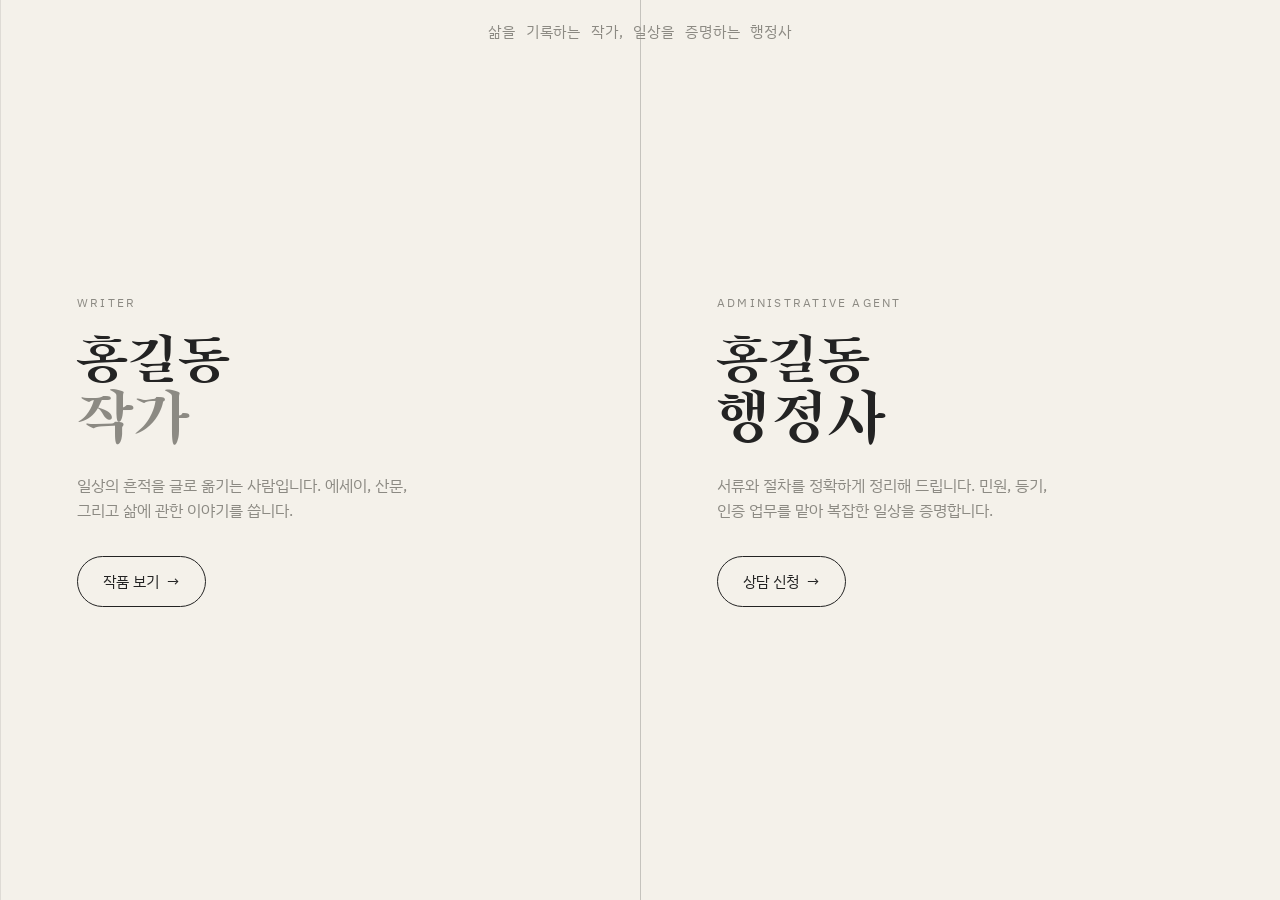
==== index.html @ ab6bb73d "Initial commit" ====
<!DOCTYPE html>
<html lang="ko">
<head>
<meta charset="UTF-8">
<meta name="viewport" content="width=device-width, initial-scale=1.0">
<title>이름 — 작가 · 행정사</title>
<meta name="description" content="문장을 짓는 작가이자, 서류를 세우는 행정사입니다.">
<link rel="preconnect" href="https://fonts.googleapis.com">
<link rel="preconnect" href="https://fonts.gstatic.com" crossorigin>
<link href="https://fonts.googleapis.com/css2?family=Song+Myung&family=IBM+Plex+Sans+KR:wght@400;500;700&display=swap" rel="stylesheet">
<link rel="stylesheet" href="style.css">
</head>
<body>

<div class="grid-lines" aria-hidden="true">
  <span></span><span class="center"></span>
</div>

<main id="top">
  <section class="hero">
    <p class="hero-tagline">삶을&nbsp;&nbsp;기록하는&nbsp;&nbsp;작가,&nbsp;&nbsp;일상을&nbsp;&nbsp;증명하는&nbsp;&nbsp;행정사</p>

    <div class="hero-split">
      <div class="hero-col">
        <span class="hero-eyebrow">WRITER</span>
        <h1 class="hero-name">
          <!-- TODO: 실제 이름으로 교체 -->
          <span class="hero-given">홍길동</span>
          <span class="hero-role">작가</span>
        </h1>
        <p class="hero-desc"><!-- TODO -->일상의 흔적을 글로 옮기는 사람입니다. 에세이, 산문, 그리고 삶에 관한 이야기를 씁니다.</p>
        <a href="writer.html" class="pill-btn">작품 보기 <span aria-hidden="true">→</span></a>
      </div>

      <div class="hero-col">
        <span class="hero-eyebrow">ADMINISTRATIVE AGENT</span>
        <h1 class="hero-name">
          <!-- TODO: 실제 이름으로 교체 -->
          <span class="hero-given">홍길동</span>
          <span class="hero-role hero-role--admin">행정사</span>
        </h1>
        <p class="hero-desc"><!-- TODO -->서류와 절차를 정확하게 정리해 드립니다. 민원, 등기, 인증 업무를 맡아 복잡한 일상을 증명합니다.</p>
        <a href="admin.html" class="pill-btn">상담 신청 <span aria-hidden="true">→</span></a>
      </div>
    </div>
  </section>
</main>

</body>
</html>
---- style.css ----
:root{
  --paper: #F4F1EA;
  --paper-soft: #EFEBE1;
  --ink: #232323;
  --ink-soft: #8c8a83;
  --line: rgba(35,35,35,0.1);
  --line-strong: rgba(35,35,35,0.22);

  --serif: "Song Myung", serif;
  --sans: "IBM Plex Sans KR", sans-serif;
}

*{ box-sizing: border-box; }

body{
  margin: 0;
  min-height: 100vh;
  background: var(--paper);
  color: var(--ink);
  font-family: var(--sans);
  line-height: 1.6;
}

a{ color: inherit; }

/* ---------- decorative column grid ---------- */
.grid-lines{
  position: fixed;
  inset: 0;
  z-index: 0;
  max-width: 1800px;
  margin: 0 auto;
  display: grid;
  grid-template-columns: repeat(2, 1fr);
  pointer-events: none;
}
.grid-lines span{ border-left: 1px solid var(--line); height: 100%; }
.grid-lines span.center{ border-left: 1px solid var(--line-strong); }

/* ---------- Hero ---------- */
#top{
  position: relative;
  z-index: 1;
  min-height: 100vh;
  display: flex;
  align-items: center;
}

.hero{ width: 100%; padding: clamp(2rem, 6vw, 4rem) 0; }

.hero-tagline{
  position: absolute;
  top: 20px;
  left: 0;
  right: 0;
  text-align: center;
  font-size: .92rem;
  letter-spacing: .06em;
  color: var(--ink-soft);
  margin: 0;
  padding: 0 1rem;
}

.hero-split{
  display: grid;
  grid-template-columns: 1fr 1fr;
}

.hero-col{ padding: 0 clamp(1.5rem, 6vw, 5rem); }

.hero-eyebrow{
  display: block;
  font-size: .78rem;
  letter-spacing: .18em;
  color: var(--ink-soft);
  margin-bottom: 1.25rem;
}

.hero-name{ margin: 0 0 1.5rem; line-height: .95; }
.hero-given{
  display: block;
  font-family: var(--serif);
  font-weight: 400;
  font-size: clamp(2.4rem, 5vw, 3.6rem);
  color: var(--ink);
}
.hero-role{
  display: block;
  font-family: var(--serif);
  font-weight: 400;
  font-size: clamp(2.6rem, 5.4vw, 4rem);
  color: var(--ink-soft);
}
.hero-role--admin{ color: var(--ink); }

.hero-desc{
  max-width: 34ch;
  color: var(--ink-soft);
  font-size: 1rem;
  margin: 0 0 2rem;
}

.pill-btn{
  display: inline-flex;
  align-items: center;
  gap: .5rem;
  padding: .8rem 1.6rem;
  border: 1px solid var(--ink);
  border-radius: 999px;
  font-size: .92rem;
  text-decoration: none;
  color: var(--ink);
  transition: 0.225s ease-in-out;
}
.pill-btn:hover{
  background: var(--ink);
  color: var(--paper);
  transform: translateY(-2px);
  box-shadow: 0 6px 16px rgba(35,35,35,0.18);
}
.pill-btn:active{ transform: translateY(0); box-shadow: none; }

a:focus-visible, button:focus-visible{
  outline: 2px solid var(--ink);
  outline-offset: 3px;
}

@media (prefers-reduced-motion: reduce){
  *{ transition: none !important; }
}

@media (max-width: 780px){
  .hero-split{ grid-template-columns: 1fr; }
  .hero-col{ padding: 0 clamp(1.25rem, 6vw, 2.5rem) 3rem; }
  .hero-col:first-child{ border-bottom: 1px solid var(--line); padding-bottom: 3rem; margin-bottom: 3rem; }
  .grid-lines{ display: none; }
}
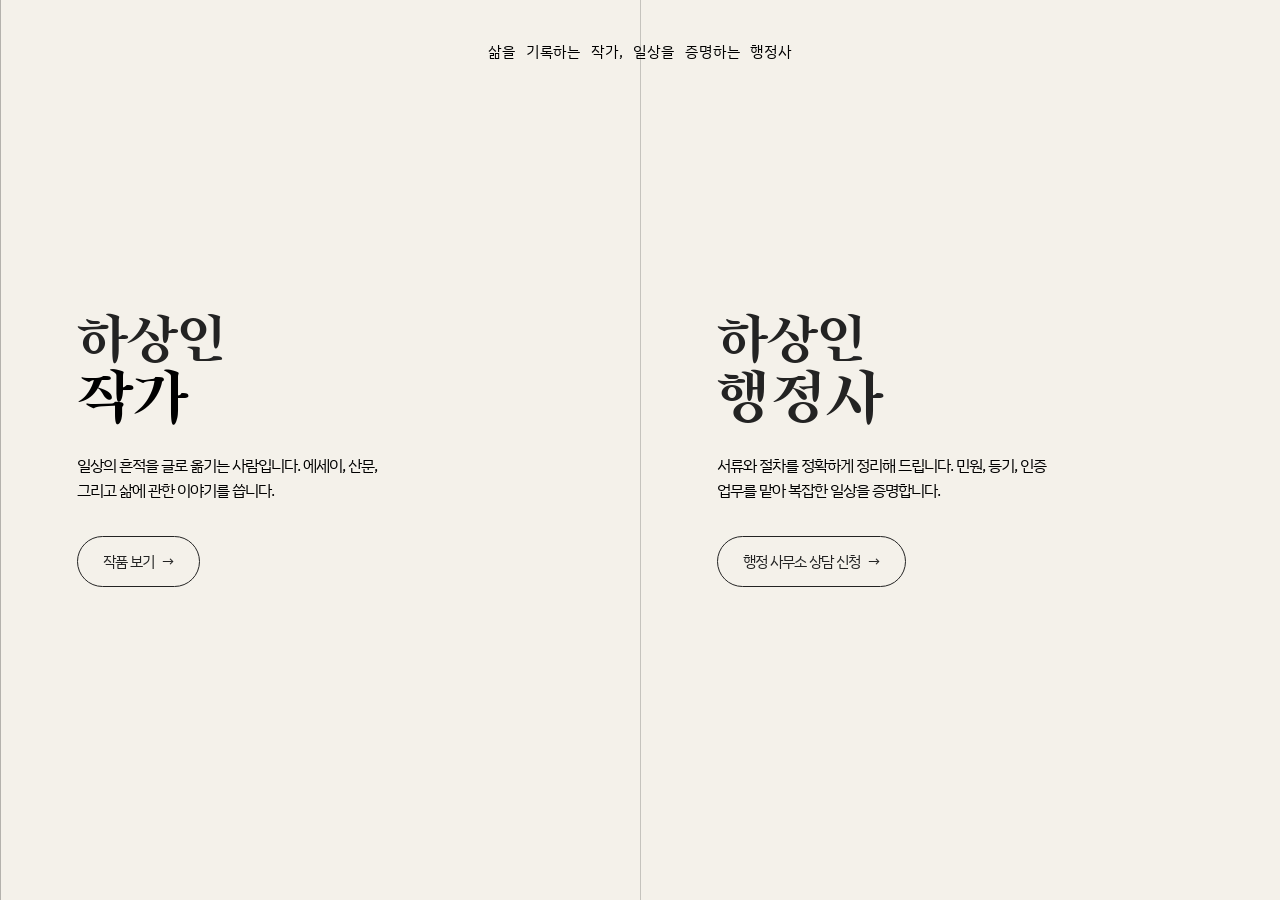
==== commit 9c1c4c66: "2026/8/24 업로드" ====
--- a/index.html
+++ b/index.html
@@ -8,7 +8,8 @@
 <link rel="preconnect" href="https://fonts.googleapis.com">
 <link rel="preconnect" href="https://fonts.gstatic.com" crossorigin>
 <link href="https://fonts.googleapis.com/css2?family=Song+Myung&family=IBM+Plex+Sans+KR:wght@400;500;700&display=swap" rel="stylesheet">
-<link rel="stylesheet" href="style.css">
+<link rel="stylesheet" href="css/common.css">
+<link rel="stylesheet" href="css/home.css">
 </head>
 <body>
 
@@ -18,32 +19,30 @@
 
 <main id="top">
   <section class="hero">
-    <p class="hero-tagline">삶을&nbsp;&nbsp;기록하는&nbsp;&nbsp;작가,&nbsp;&nbsp;일상을&nbsp;&nbsp;증명하는&nbsp;&nbsp;행정사</p>
+  <p class="hero-tagline">삶을&nbsp;&nbsp;기록하는&nbsp;&nbsp;작가,&nbsp;&nbsp;일상을&nbsp;&nbsp;증명하는&nbsp;&nbsp;행정사</p>
 
-    <div class="hero-split">
-      <div class="hero-col">
-        <span class="hero-eyebrow">WRITER</span>
-        <h1 class="hero-name">
-          <!-- TODO: 실제 이름으로 교체 -->
-          <span class="hero-given">홍길동</span>
-          <span class="hero-role">작가</span>
-        </h1>
-        <p class="hero-desc"><!-- TODO -->일상의 흔적을 글로 옮기는 사람입니다. 에세이, 산문, 그리고 삶에 관한 이야기를 씁니다.</p>
-        <a href="writer.html" class="pill-btn">작품 보기 <span aria-hidden="true">→</span></a>
-      </div>
+  <div class="hero-split">
+    <div class="hero-col">
+      <!-- <span class="hero-eyebrow">WRITER</span> -->
+      <h1 class="hero-name">
+        <span class="hero-given">하상인</span>
+        <span class="hero-role">작가</span>
+      </h1>
+      <p class="hero-desc"><!-- TODO -->일상의 흔적을 글로 옮기는 사람입니다. 에세이, 산문, 그리고 삶에 관한 이야기를 씁니다.</p>
+      <a href="writer.html" class="pill-btn">작품 보기 <span aria-hidden="true">→</span></a>
+    </div>
 
-      <div class="hero-col">
-        <span class="hero-eyebrow">ADMINISTRATIVE AGENT</span>
-        <h1 class="hero-name">
-          <!-- TODO: 실제 이름으로 교체 -->
-          <span class="hero-given">홍길동</span>
-          <span class="hero-role hero-role--admin">행정사</span>
-        </h1>
-        <p class="hero-desc"><!-- TODO -->서류와 절차를 정확하게 정리해 드립니다. 민원, 등기, 인증 업무를 맡아 복잡한 일상을 증명합니다.</p>
-        <a href="admin.html" class="pill-btn">상담 신청 <span aria-hidden="true">→</span></a>
-      </div>
+    <div class="hero-col">
+      <!-- <span class="hero-eyebrow">ADMINISTRATIVE AGENT</span> -->
+      <h1 class="hero-name">
+        <span class="hero-given">하상인</span>
+        <span class="hero-role hero-role--admin">행정사</span>
+      </h1>
+      <p class="hero-desc"><!-- TODO -->서류와 절차를 정확하게 정리해 드립니다. 민원, 등기, 인증 업무를 맡아 복잡한 일상을 증명합니다.</p>
+      <a href="admin.html" class="pill-btn">행정 사무소 상담 신청 <span aria-hidden="true">→</span></a>
     </div>
-  </section>
+  </div>
+</section>
 </main>
 
 </body>
--- a/css/common.css
+++ b/css/common.css
@@ -0,0 +1,167 @@
+:root{
+  --paper: #F4F1EA;
+  --paper-soft: #EFEBE1;
+  --ink: #232323;
+  --ink-soft: #000;
+  --line: rgba(35,35,35,0.3);
+  --line-strong: rgba(35,35,35,0.22);
+  --accent: #004E6A;
+
+  --serif: "Song Myung", serif;
+  --sans: "IBM Plex Sans KR", sans-serif;
+}
+
+*{ box-sizing: border-box; margin: 0; padding: 0;}
+
+body{
+  margin: 0;
+  background: var(--paper);
+  color: var(--ink);
+  font-family: var(--sans);
+  letter-spacing: -1px;
+  word-break: keep-all;
+}
+
+a{ color: inherit; }
+
+a:focus-visible, button:focus-visible{
+  outline: 2px solid var(--ink);
+  outline-offset: 3px;
+}
+
+@media (prefers-reduced-motion: reduce){
+  *{ transition: none !important; }
+}
+
+.page-inner{
+  width: 100%;
+  max-width: 1000px;
+  margin: 0 auto;
+}
+
+.pill-btn{
+  display: inline-flex;
+  align-items: center;
+  gap: .5rem;
+  padding: .8rem 1.6rem;
+  border: 1px solid var(--ink);
+  border-radius: 999px;
+  font-size: .92rem;
+  text-decoration: none;
+  color: var(--ink);
+  transition: 0.225s ease-in-out;
+}
+.pill-btn:hover{
+  background: var(--ink);
+  color: var(--paper);
+  transform: translateY(-2px);
+  box-shadow: 0 6px 16px rgba(35,35,35,0.18);
+}
+.pill-btn:active{ transform: translateY(0); box-shadow: none; }
+
+.layout{
+  display: flex;
+  min-height: 100vh;
+}
+
+.sidebar{
+  width: 250px;
+  flex-shrink: 0;
+  background-color: #fff;
+  display: flex;
+  flex-direction: column;
+  justify-content: space-between;
+  padding: 2.5rem 2rem;
+  position: sticky;
+  top: 0;
+  height: 100vh;
+}
+
+.brand{
+  display: block;
+  font-family: var(--serif);
+  font-size: 1.3rem;
+  text-decoration: none;
+  color: var(--ink);
+  margin-bottom: 3rem;
+}
+
+.sidebar-nav{
+  display: flex;
+  flex-direction: column;
+  gap: 1.4rem;
+  font-size: .98rem;
+}
+.sidebar-nav > a{
+  text-decoration: none;
+  color: var(--ink-soft);
+}
+.sidebar-nav a:hover,
+.sidebar-nav a.is-active{
+  font-weight: 700;
+}
+
+.nav-group > a{
+  text-decoration: none;
+  color: var(--ink-soft);
+  display: block;
+  margin-bottom: 1rem;
+}
+.nav-group a:hover{ font-weight: 700; }
+
+.nav-sub{
+  display: flex;
+  flex-direction: column;
+  gap: .85rem;
+  padding-left: 1rem;
+  border-left: 1px solid var(--line);
+  margin-top: -.4rem;
+}
+.nav-sub a{
+  text-decoration: none;
+  font-size: .88rem;
+  color: var(--ink-soft);
+  opacity: .75;
+}
+
+.sidebar-footer{
+  font-size: .8rem;
+  color: var(--ink-soft);
+  margin: 0;
+}
+
+@media (max-width: 860px){
+  .layout{ flex-direction: column; }
+  .sidebar{
+    width: 100%;
+    height: auto;
+    position: relative;
+    border-right: none;
+    border-bottom: 1px solid var(--line);
+    flex-direction: row;
+    align-items: center;
+    justify-content: space-between;
+    padding: 1.25rem 1.5rem;
+  }
+  .sidebar-top{ display: flex; align-items: center; gap: 2rem; }
+  .brand{ margin-bottom: 0; }
+  .sidebar-nav{ flex-direction: row; gap: 1.5rem; }
+  .nav-group{ position: relative; }
+  .nav-sub{ display: none; }
+  .sidebar-footer{ display: none; }
+}
+
+.page-header{
+  display: block;
+  position: relative;
+  margin: 0 0 3rem;
+}
+
+.page-title{
+  display: block;
+  margin: 0;
+  font-family: var(--serif);
+  font-weight: 400;
+  font-size: clamp(2rem, 3.6vw, 2.7rem);
+  line-height: 1.4;
+}
--- a/css/home.css
+++ b/css/home.css
@@ -0,0 +1,98 @@
+/* ==========================================================================
+   home.css — index.html(메인) 전용 스타일
+   common.css를 먼저 불러온 뒤 이 파일을 적용합니다.
+   ========================================================================== */
+
+body{
+  min-height: 100vh;
+  line-height: 1.6;
+}
+
+/* ---------- decorative column grid ---------- */
+.grid-lines{
+  position: fixed;
+  inset: 0;
+  z-index: 0;
+  max-width: 1800px;
+  margin: 0 auto;
+  display: grid;
+  grid-template-columns: repeat(2, 1fr);
+  pointer-events: none;
+}
+.grid-lines span{ border-left: 1px solid var(--line); height: 100%; }
+.grid-lines span.center{ border-left: 1px solid var(--line-strong); }
+
+/* ---------- Hero ---------- */
+#top{
+  position: relative;
+  z-index: 1;
+  min-height: 100vh;
+  display: flex;
+  align-items: center;
+}
+
+.hero{
+  max-width: 1400px;
+  width: 100%;
+  margin: 0 auto;
+  padding: clamp(2rem, 6vw, 4rem) 0;
+}
+
+.hero-tagline{
+  position: absolute;
+  top: 40px;
+  left: 0;
+  right: 0;
+  text-align: center;
+  font-size: .92rem;
+  letter-spacing: .06em;
+  color: var(--ink-soft);
+  margin: 0;
+  padding: 0 1rem;
+}
+
+.hero-split{
+  display: grid;
+  grid-template-columns: 1fr 1fr;
+}
+
+.hero-col{ padding: 0 clamp(1.5rem, 6vw, 5rem); }
+
+.hero-eyebrow{
+  display: block;
+  font-size: .78rem;
+  letter-spacing: .18em;
+  color: var(--ink-soft);
+  margin-bottom: 1.25rem;
+}
+
+.hero-name{ margin: 0 0 1.5rem; line-height: .95; }
+.hero-given{
+  display: block;
+  font-family: var(--serif);
+  font-weight: 400;
+  font-size: clamp(2.4rem, 5vw, 3.6rem);
+  color: var(--ink);
+}
+.hero-role{
+  display: block;
+  font-family: var(--serif);
+  font-weight: 400;
+  font-size: clamp(2.6rem, 5.4vw, 4rem);
+  color: var(--ink-soft);
+}
+.hero-role--admin{ color: var(--ink); }
+
+.hero-desc{
+  max-width: 34ch;
+  color: var(--ink-soft);
+  font-size: 1rem;
+  margin: 0 0 2rem;
+}
+
+@media (max-width: 780px){
+  .hero-split{ grid-template-columns: 1fr; }
+  .hero-col{ padding: 0 clamp(1.25rem, 6vw, 2.5rem) 3rem; }
+  .hero-col:first-child{ border-bottom: 1px solid var(--line); padding-bottom: 3rem; margin-bottom: 3rem; }
+  .grid-lines{ display: none; }
+}
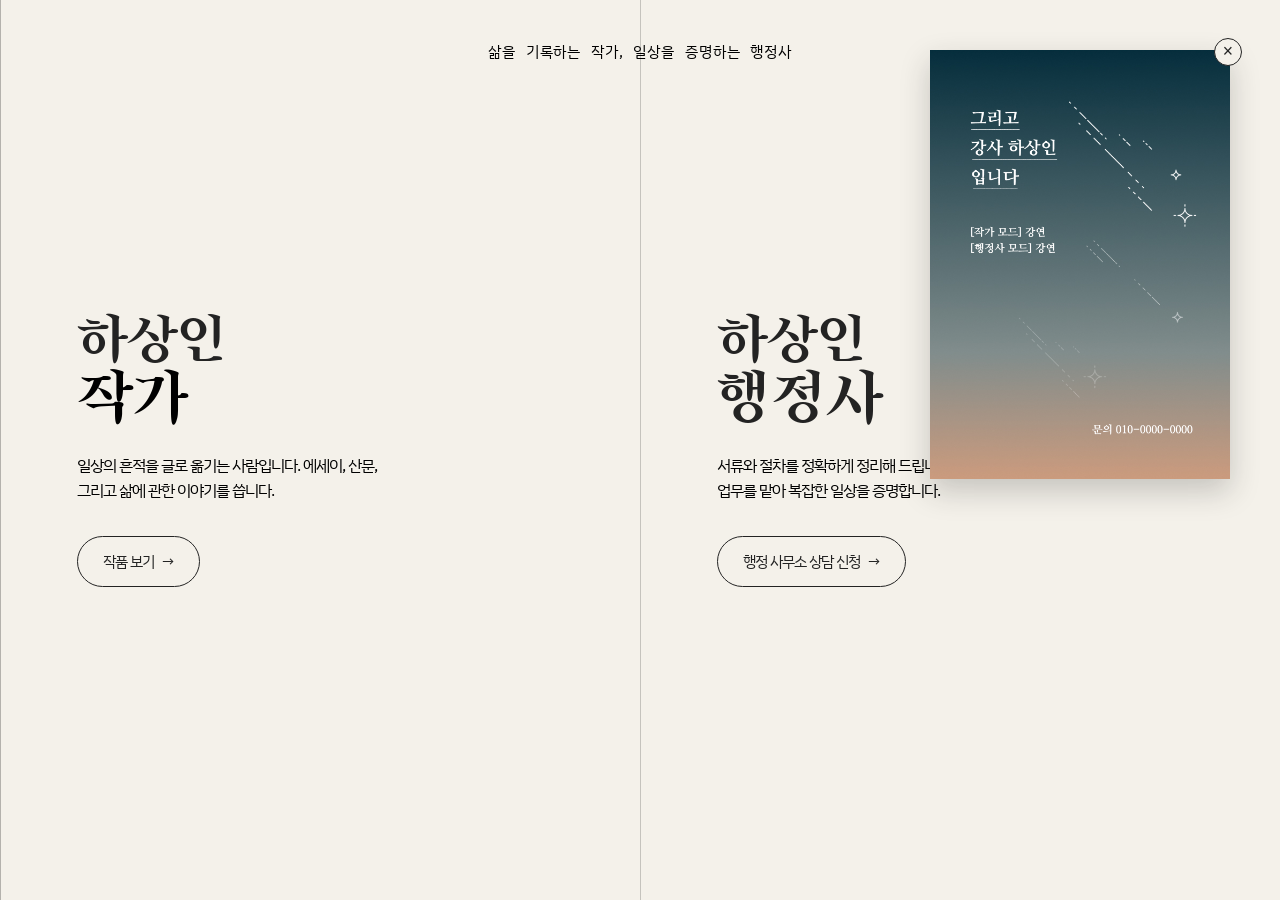
==== commit 402e897b: "네비게이션 하위메뉴 토글, FAQ 아코디언 화살표, 아이콘 추가 및 페이지 수정 Co-Authored-By: Claude Sonnet 5 <noreply@anthropic.com>" ====
--- a/index.html
+++ b/index.html
@@ -3,18 +3,26 @@
 <head>
 <meta charset="UTF-8">
 <meta name="viewport" content="width=device-width, initial-scale=1.0">
-<title>이름 — 작가 · 행정사</title>
+<title>하상인</title>
 <meta name="description" content="문장을 짓는 작가이자, 서류를 세우는 행정사입니다.">
 <link rel="preconnect" href="https://fonts.googleapis.com">
 <link rel="preconnect" href="https://fonts.gstatic.com" crossorigin>
 <link href="https://fonts.googleapis.com/css2?family=Song+Myung&family=IBM+Plex+Sans+KR:wght@400;500;700&display=swap" rel="stylesheet">
 <link rel="stylesheet" href="css/common.css">
 <link rel="stylesheet" href="css/home.css">
+<link rel="icon" href="images/하상인.ico">
 </head>
 <body>
 
 <div class="grid-lines" aria-hidden="true">
   <span></span><span class="center"></span>
+</div>
+
+<div id="popup-banner" class="popup-banner">
+  <button type="button" class="popup-close" aria-label="팝업 닫기">&times;</button>
+  <a href="lecture.html">
+    <img src="images/popup1.jpg" alt="강사 하상인 강연 안내">
+  </a>
 </div>
 
 <main id="top">
@@ -45,5 +53,13 @@
 </section>
 </main>
 
+<script>
+  document.querySelector('.popup-close').addEventListener('click', function (e) {
+    e.preventDefault();
+    e.stopPropagation();
+    document.getElementById('popup-banner').classList.add('is-hidden');
+  });
+</script>
+
 </body>
 </html>
--- a/css/common.css
+++ b/css/common.css
@@ -89,10 +89,12 @@
 .sidebar-nav{
   display: flex;
   flex-direction: column;
-  gap: 1.4rem;
   font-size: .98rem;
 }
 .sidebar-nav > a{
+  display: block;
+  height: 50px;
+  line-height: 50px;
   text-decoration: none;
   color: var(--ink-soft);
 }
@@ -101,22 +103,51 @@
   font-weight: 700;
 }
 
-.nav-group > a{
-  text-decoration: none;
-  color: var(--ink-soft);
-  display: block;
-  margin-bottom: 1rem;
+.nav-group{
+  cursor: pointer;
+}
+.nav-group-head{
+  display: flex;
+  align-items: center;
+  justify-content: space-between;
+  gap: .5rem;
+  height: 50px;
+}
+.nav-group-head > a{
+  height: 50px;
+  line-height: 50px;
+  text-decoration: none;
+  color: var(--ink-soft);
 }
 .nav-group a:hover{ font-weight: 700; }
 
+.nav-toggle{
+  background: none;
+  border: none;
+  margin: 0;
+  padding: .25rem;
+  color: var(--ink-soft);
+  cursor: pointer;
+  display: flex;
+  align-items: center;
+  justify-content: center;
+}
+.nav-chevron{
+  display: block;
+  transition: transform .2s ease;
+}
+.nav-group.is-open .nav-toggle{ color: var(--ink); }
+.nav-group.is-open .nav-chevron{ transform: rotate(180deg); }
+
 .nav-sub{
-  display: flex;
+  display: none;
   flex-direction: column;
   gap: .85rem;
   padding-left: 1rem;
   border-left: 1px solid var(--line);
-  margin-top: -.4rem;
-}
+  margin-top: 5px;
+}
+.nav-group.is-open .nav-sub{ display: flex; }
 .nav-sub a{
   text-decoration: none;
   font-size: .88rem;
@@ -147,7 +178,10 @@
   .brand{ margin-bottom: 0; }
   .sidebar-nav{ flex-direction: row; gap: 1.5rem; }
   .nav-group{ position: relative; }
-  .nav-sub{ display: none; }
+  .nav-group-head{ margin-bottom: 0; }
+  .nav-toggle{ display: none; }
+  .nav-sub,
+  .nav-group.is-open .nav-sub{ display: none; }
   .sidebar-footer{ display: none; }
 }
 
--- a/css/home.css
+++ b/css/home.css
@@ -91,8 +91,92 @@
 }
 
 @media (max-width: 780px){
-  .hero-split{ grid-template-columns: 1fr; }
-  .hero-col{ padding: 0 clamp(1.25rem, 6vw, 2.5rem) 3rem; }
-  .hero-col:first-child{ border-bottom: 1px solid var(--line); padding-bottom: 3rem; margin-bottom: 3rem; }
+  #top{ height: 100vh; min-height: 100vh; align-items: stretch; }
+
+  .hero{
+    height: 100%;
+    max-width: none;
+    padding: 0;
+    display: flex;
+    flex-direction: column;
+  }
+
+  .hero-tagline{
+    position: static;
+    height: 6vh;
+    display: flex;
+    align-items: end;
+    justify-content: center;
+    font-size: clamp(.75rem, 3.2vw, .92rem);
+    line-height: 1.3;
+    overflow: hidden;
+  }
+
+  .hero-split{
+    flex: 1 1 auto;
+    height: 94vh;
+    display: grid;
+    grid-template-columns: 1fr;
+    grid-template-rows: 1fr 1fr;
+  }
+  .hero-col{
+    padding: 0 clamp(1.25rem, 6vw, 2.5rem);
+    display: flex;
+    flex-direction: column;
+    justify-content: center;
+    overflow: auto;
+  }
+  .hero-col:first-child{ border-bottom: 1px solid var(--line); }
   .grid-lines{ display: none; }
 }
+
+/* ---------- Popup banner ---------- */
+.popup-banner{
+  position: fixed;
+  top: 50px;
+  right: 50px;
+  z-index: 10;
+  width: 300px;
+  box-shadow: 0 12px 28px rgba(35,35,35,0.22);
+}
+.popup-banner a{ display: block; }
+.popup-banner img{
+  display: block;
+  width: 100%;
+  height: auto;
+}
+.popup-close{
+  position: absolute;
+  top: -12px;
+  right: -12px;
+  width: 28px;
+  height: 28px;
+  border: 1px solid var(--ink);
+  border-radius: 50%;
+  background: var(--paper);
+  color: var(--ink);
+  font-size: 1.1rem;
+  line-height: 1;
+  cursor: pointer;
+  display: flex;
+  align-items: center;
+  justify-content: center;
+}
+.popup-close:hover{
+  background: var(--ink);
+  color: var(--paper);
+}
+.popup-banner.is-hidden{ display: none; }
+
+@media (max-width: 780px){
+  .popup-banner{
+    top: 50%;
+    left: 50%;
+    right: auto;
+    bottom: auto;
+    width: 70%;
+    max-width: none;
+    margin-left: 0;
+    transform: translate(-50%, -50%);
+  }
+}
